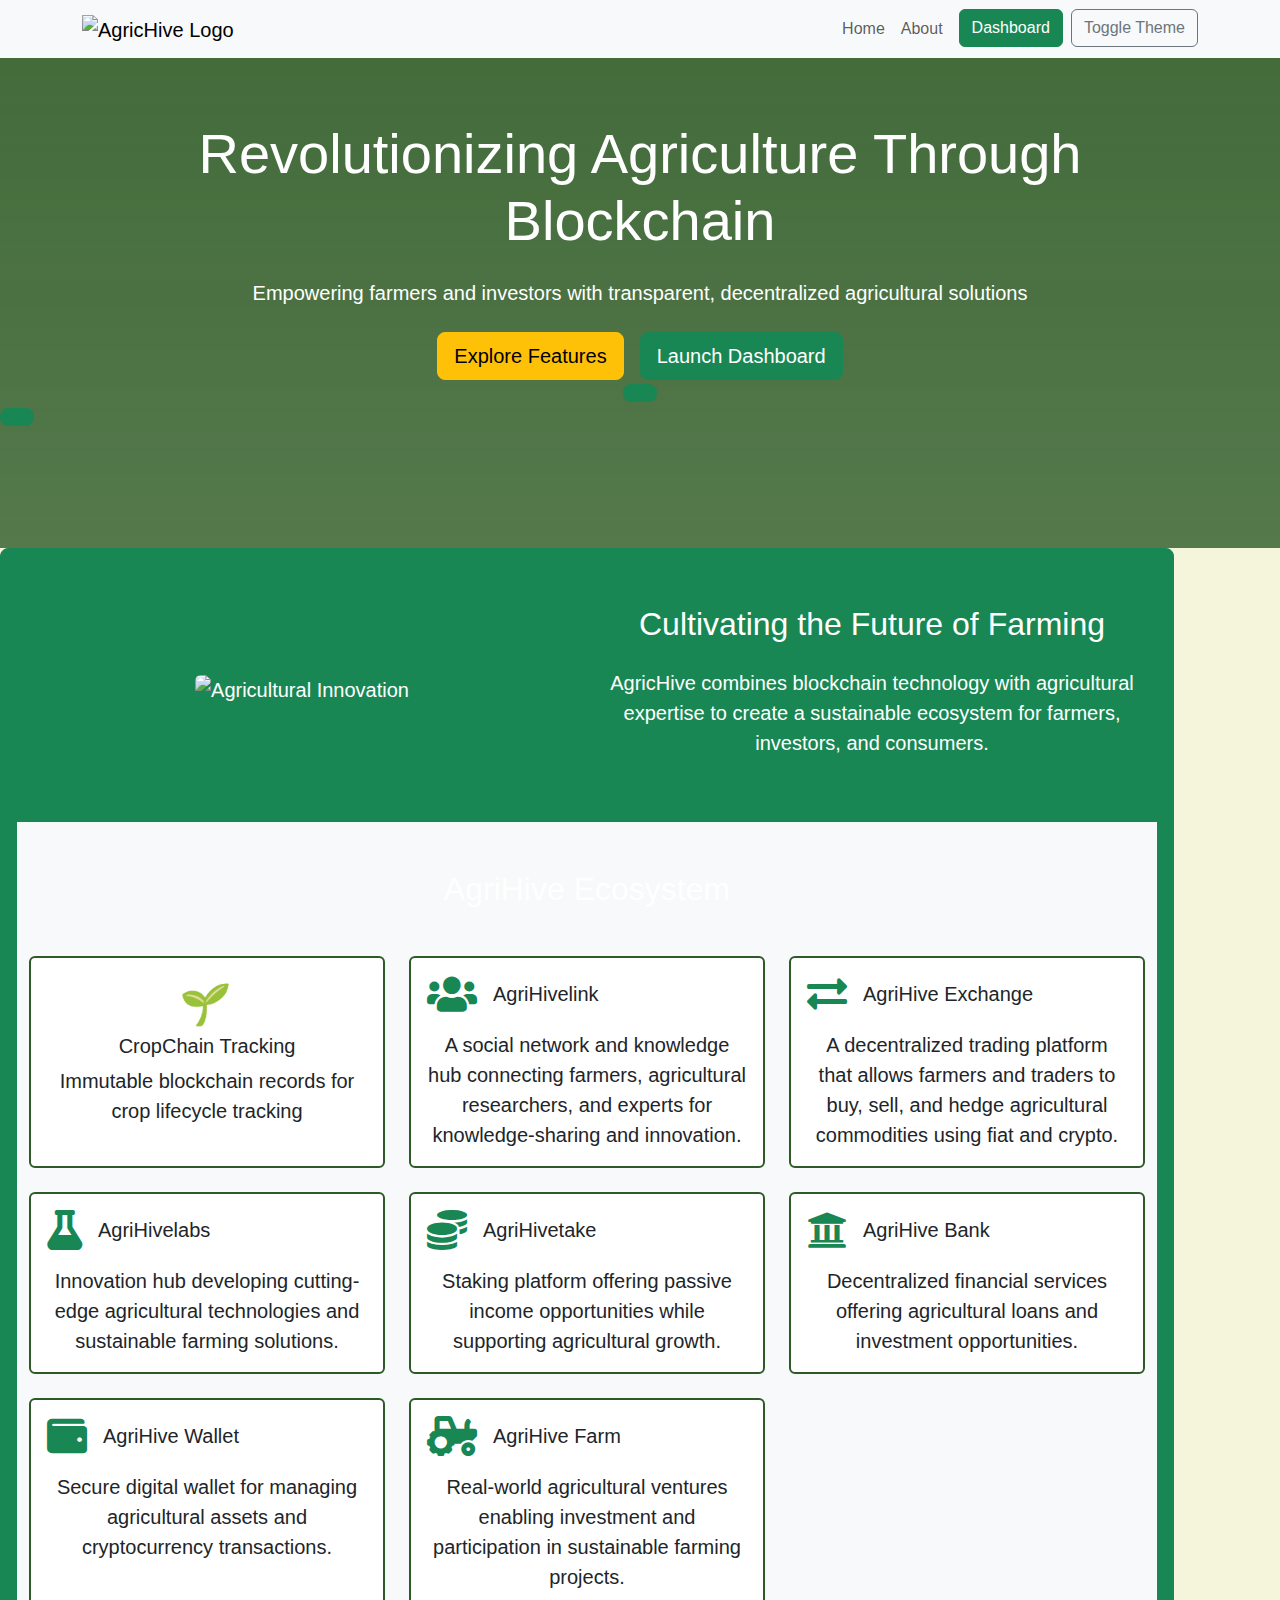
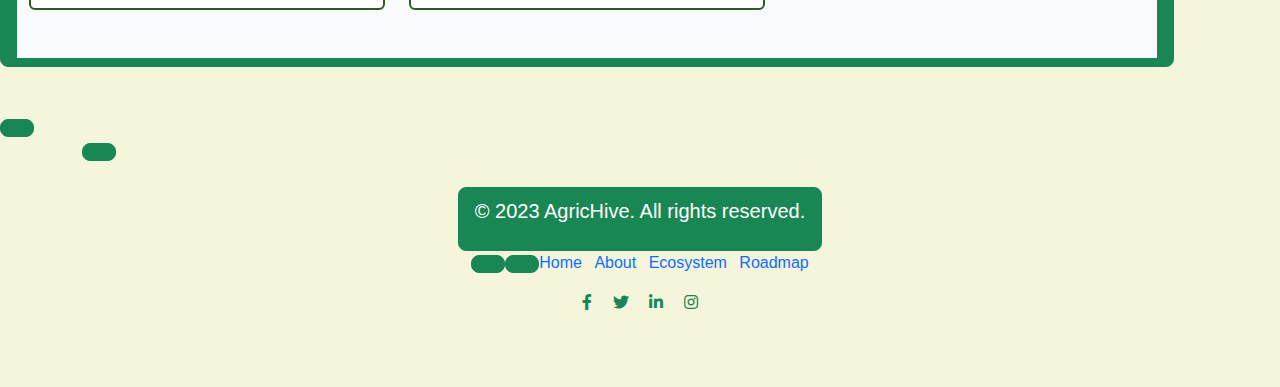
==== frontend/index.html @ a413d412 "first commit" ====
<!DOCTYPE html>
<html lang="en">

<head>
    <meta charset="UTF-8">
    <meta name="viewport" content="width=device-width, initial-scale=1.0">
    <title>AgricHive - Blockchain Agricultural Platform</title>
    <!-- Bootstrap CSS -->
    <link href="https://cdn.jsdelivr.net/npm/bootstrap@5.3.0/dist/css/bootstrap.min.css" rel="stylesheet">
    <!-- Font Awesome -->
    <link rel="stylesheet" href="https://cdnjs.cloudflare.com/ajax/libs/font-awesome/5.15.4/css/all.min.css">
    <!-- Custom CSS -->
    <style>
        :root {
            --primary-green: #2d5a27;
            --secondary-green: #4c8c4a;
            --accent-gold: #d4af37;
            --light-beige: #f5f5dc;
        }

        body {
            font-family: 'Poppins', sans-serif;
            background-color: var(--light-beige);
        }

        .navbar-brand img {
            height: 50px;
        }

        .hero-section {
            background: linear-gradient(rgba(45, 90, 39, 0.9), rgba(45, 90, 39, 0.8)),
                url('https://images.unsplash.com/photo-1625246333195-78d9c38ad449?ixlib=rb-1.2.1&auto=format&fit=crop&w=1950&q=80');
            background-size: cover;
            color: white;
            padding: 120px 0;
        }

        .ecosystem-card {
            transition: transform 0.3s;
            border: 2px solid var(--primary-green);
        }

        .ecosystem-card:hover {
            transform: translateY(-10px);
        }

        .roadmap-scroll {
            overflow-x: auto;
        }

        .theme-dark {
            background-color: #1a1a1a;
            color: #ffffff;
        }
    </style>
</head>

<body>
    <!-- Navigation -->
    <nav class="navbar navbar-expand-lg navbar-light bg-light fixed-top">
        <div class="container">
            <a class="navbar-brand" href="#">
                <img src="logo.png" alt="AgricHive Logo">
            </a>
            <button class="navbar-toggler" type="button" data-bs-toggle="collapse" data-bs-target="#navbarNav">
                <span class="navbar-toggler-icon"></span>
            </button>
            <div class="collapse navbar-collapse" id="navbarNav">
                <ul class="navbar-nav ms-auto">
                    <li class="nav-item"><a class="nav-link" href="#hero">Home</a></li>
                    <li class="nav-item"><a class="nav-link" href="#about">About</a></li>
                    <li class="nav-item"><a class="btn btn-success ms-2" href="dashboard/AgriHiveslink.html">Dashboard</a></li>
                    <li class="nav-item">
                        <button class="btn btn-outline-secondary ms-2" onclick="toggleTheme()">Toggle Theme</button>
                    </li>
                </ul>
            </div>
        </div>
    </nav>

    <!-- Hero Section -->
    <section id="hero" class="hero-section">
        <div class="container text-center">
            <h1 class="display-4 mb-4">Revolutionizing Agriculture Through Blockchain</h1>
            <p class="lead mb-4">Empowering farmers and investors with transparent, decentralized agricultural solutions
            </p>
            <div class="d-flex gap-3 justify-content-center">
                <a href="#ecosystem" class="btn btn-warning btn-lg">Explore Features</a>
                <a href="dashboard/AgriHiveslink.html" class="btn btn-success btn-lg" >Launch
                    Dashboard</button>
            </div>
        </div>
    </section>

    <!-- About Section -->
    <section id="about" class="py-5">
        <div class="container">
            <div class="row align-items-center">
                <div class="col-md-6">
                    <img src="farming-innovation.jpg" alt="Agricultural Innovation" class="img-fluid rounded">
                </div>
                <div class="col-md-6">
                    <h2 class="mb-4">Cultivating the Future of Farming</h2>
                    <p class="lead">AgricHive combines blockchain technology with agricultural expertise to create a
                        sustainable ecosystem for farmers, investors, and consumers.</p>
                    <div class="accordion" id="aboutAccordion"></div>
                        <!-- Accordion Items Here -->
                    </div>
                </div>
            </div>
        </div>
    </section>

    <!-- Ecosystem Section -->
    <section id="ecosystem" class="py-5 bg-light">
        <div class="container">
            <h2 class="text-center mb-5">AgriHive Ecosystem</h2>
            <div class="row g-4">
                <div class="col-md-4">
                    <div class="card ecosystem-card h-100">
                        <div class="card-body">
                            <i class="text-success me-3 text-9xl fa-2x">🌱</i>
                            <h5 class="card-title">CropChain Tracking</h5>
                            <p class="card-text">Immutable blockchain records for crop lifecycle tracking</p>
                        </div>
                    </div>
                </div>
                <!-- AgriHivelink -->
                <div class="col-md-4">
                    <div class="card ecosystem-card h-100">
                        <div class="card-body">
                            <div class="d-flex align-items-center mb-3">
                                <i class="fas fa-users fa-2x text-success me-3"></i>
                                <h5 class="card-title mb-0">AgriHivelink</h5>
                            </div>
                            <p class="card-text">A social network and knowledge hub connecting farmers, agricultural researchers, and experts for knowledge-sharing and
                            innovation.</p>
                        </div>
                    </div>
                </div>
    
                <!-- AgriHive Exchange -->
                <div class="col-md-4">
                    <div class="card ecosystem-card h-100">
                        <div class="card-body">
                            <div class="d-flex align-items-center mb-3">
                                <i class="fas fa-exchange-alt fa-2x text-success me-3"></i>
                                <h5 class="card-title mb-0">AgriHive Exchange</h5>
                            </div>
                            <p class="card-text">A decentralized trading platform that allows farmers and traders to buy, sell, and hedge agricultural commodities using
                            fiat and crypto.</p>
                        </div>
                    </div>
                </div>
    
                <!-- AgriHivelabs -->
                <div class="col-md-4">
                    <div class="card ecosystem-card h-100">
                        <div class="card-body">
                            <div class="d-flex align-items-center mb-3">
                                <i class="fas fa-flask fa-2x text-success me-3"></i>
                                <h5 class="card-title mb-0">AgriHivelabs</h5>
                            </div>
                            <p class="card-text">Innovation hub developing cutting-edge agricultural technologies and
                                sustainable farming solutions.</p>
                        </div>
                    </div>
                </div>
    
                <!-- AgriHivetake -->
                <div class="col-md-4">
                    <div class="card ecosystem-card h-100">
                        <div class="card-body">
                            <div class="d-flex align-items-center mb-3">
                                <i class="fas fa-coins fa-2x text-success me-3"></i>
                                <h5 class="card-title mb-0">AgriHivetake</h5>
                            </div>
                            <p class="card-text">Staking platform offering passive income opportunities while supporting
                                agricultural growth.</p>
                        </div>
                    </div>
                </div>
    
                <!-- AgriHive Bank -->
                <div class="col-md-4">
                    <div class="card ecosystem-card h-100">
                        <div class="card-body">
                            <div class="d-flex align-items-center mb-3">
                                <i class="fas fa-university fa-2x text-success me-3"></i>
                                <h5 class="card-title mb-0">AgriHive Bank</h5>
                            </div>
                            <p class="card-text">Decentralized financial services offering agricultural loans and investment
                                opportunities.</p>
                        </div>
                    </div>
                </div>
    
                <!-- AgriHive Wallet -->
                <div class="col-md-4">
                    <div class="card ecosystem-card h-100">
                        <div class="card-body">
                            <div class="d-flex align-items-center mb-3">
                                <i class="fas fa-wallet fa-2x text-success me-3"></i>
                                <h5 class="card-title mb-0">AgriHive Wallet</h5>
                            </div>
                            <p class="card-text">Secure digital wallet for managing agricultural assets and cryptocurrency
                                transactions.</p>
                        </div>
                    </div>
                </div>
    
                <!-- AgriHive Farm -->
                <div class="col-md-4">
                    <div class="card ecosystem-card h-100">
                        <div class="card-body">
                            <div class="d-flex align-items-center mb-3">
                                <i class="fas fa-tractor fa-2x text-success me-3"></i>
                                <h5 class="card-title mb-0">AgriHive Farm</h5>
                            </div>
                            <p class="card-text">Real-world agricultural ventures enabling investment and participation in
                                sustainable farming projects.</p>
                        </div>
                    </div>
                </div>
            </div>
        </div>
    </section>

    <!-- Roadmap Section -->
    <!-- <section id="roadmap" class="py-5">
        <div class="container">
            <h2 class="text-center mb-5">Development Roadmap</h2>
            <div class="roadmap-scroll">
                <div class="d-flex gap-3">
                    <!-- Roadmap Cards 
                </div>
            </div>
        </div>
    </section> -->

    <!-- Dashboard Modal -->
    <div class="modal fade" id="dashboardModal">
        <div class="modal-dialog">
            <div class="modal-content">
                <div class="modal-header">
                    <h5 class="modal-title">Coming Soon!</h5>
                    <button type="button" class="btn-close" data-bs-dismiss="modal"></button>
                </div>
                <div class="modal-body">
                    <p>Our dashboard is currently under development. Stay tuned for updates!</p>
                </div>
            </div>
        </div>
    </div>

    <!-- Footer Section -->
    <section id="roadmap" class="py-5 ">
        <div class="container">
            <footer class="text-center py-4">
                <p>&copy; 2023 AgricHive. All rights reserved.</p>
                <ul class="list-inline">
                    <li class="list-inline-item"><a href="#hero" class="text-decoration-none">Home</a></li>
                    <li class="list-inline-item"><a href="#about" class="text-decoration-none">About</a></li>
                    <li class="list-inline-item"><a href="#ecosystem" class="text-decoration-none">Ecosystem</a></li>
                    <li class="list-inline-item"><a href="#roadmap" class="text-decoration-none">Roadmap</a></li>
                </ul>
                <div class="mt-3">
                    <a href="#" class="text-success me-3"><i class="fab fa-facebook-f"></i></a>
                    <a href="#" class="text-success me-3"><i class="fab fa-twitter"></i></a>
                    <a href="#" class="text-success me-3"><i class="fab fa-linkedin-in"></i></a>
                    <a href="#" class="text-success"><i class="fab fa-instagram"></i></a>
                </div>
            </footer>
        </div>
    </section>
            

    <!-- Bootstrap JS -->
    <script src="https://cdn.jsdelivr.net/npm/bootstrap@5.3.0/dist/js/bootstrap.bundle.min.js"></script>
    <!-- Custom JS -->
    <script>
        // Theme Toggle
        function toggleTheme() {
            document.body.classList.toggle('theme-dark');
        }
    </script>
</body>

</html>
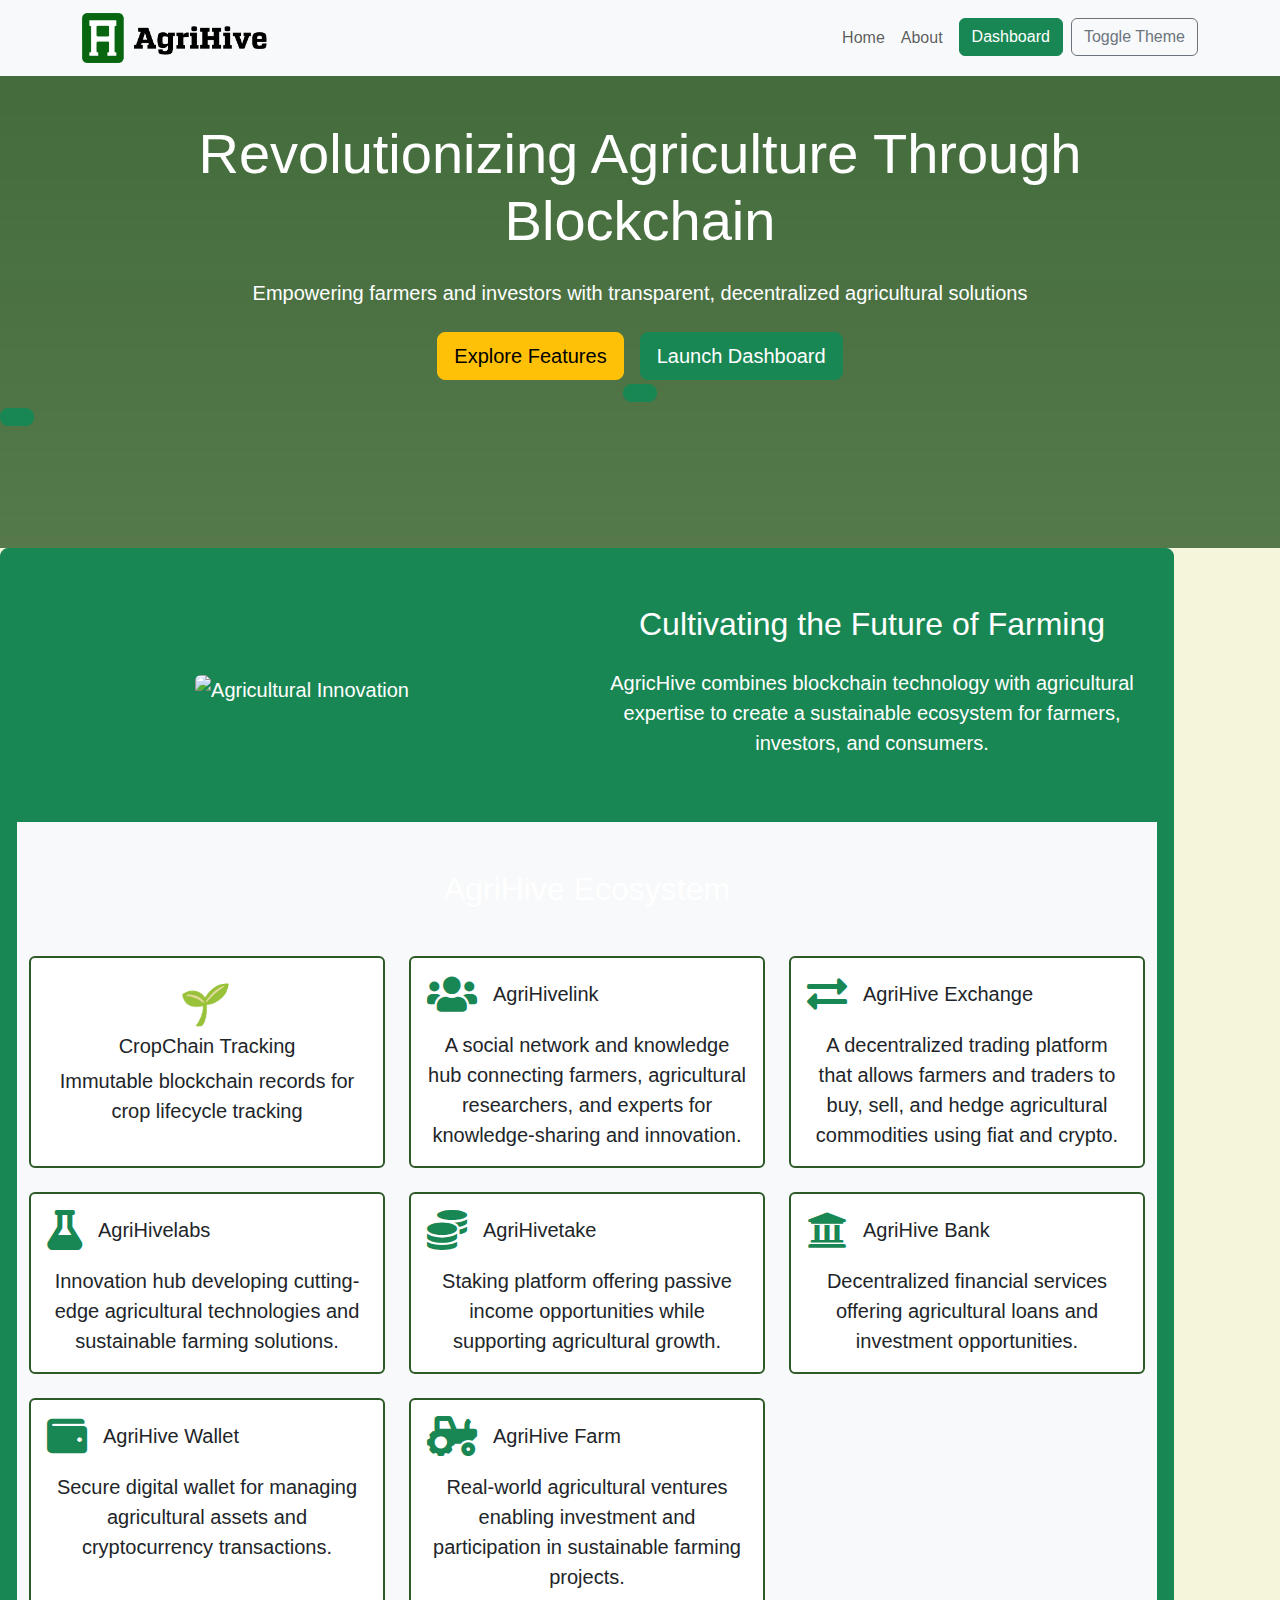
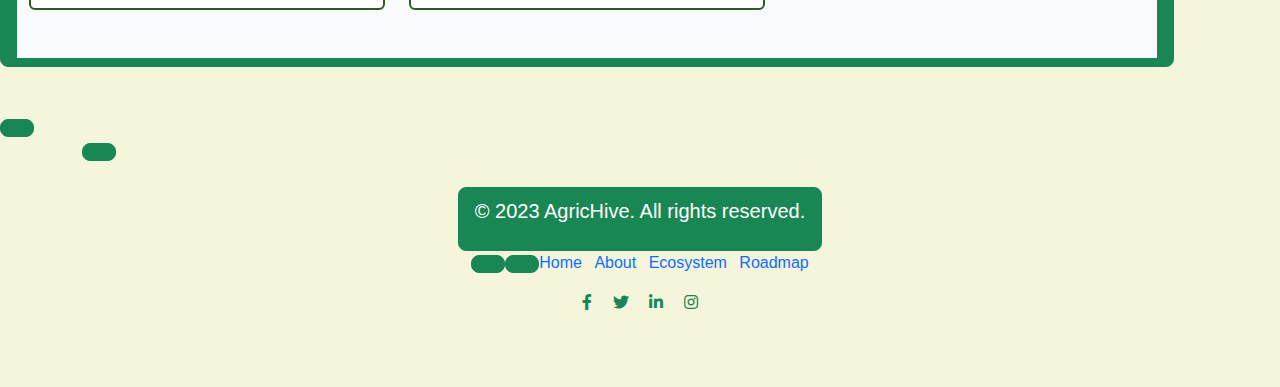
==== commit 92dc4643: "Update" ====
--- a/frontend/index.html
+++ b/frontend/index.html
@@ -60,7 +60,7 @@
     <nav class="navbar navbar-expand-lg navbar-light bg-light fixed-top">
         <div class="container">
             <a class="navbar-brand" href="#">
-                <img src="logo.png" alt="AgricHive Logo">
+                <img src="Logo.png" alt="AgricHive Logo">
             </a>
             <button class="navbar-toggler" type="button" data-bs-toggle="collapse" data-bs-target="#navbarNav">
                 <span class="navbar-toggler-icon"></span>
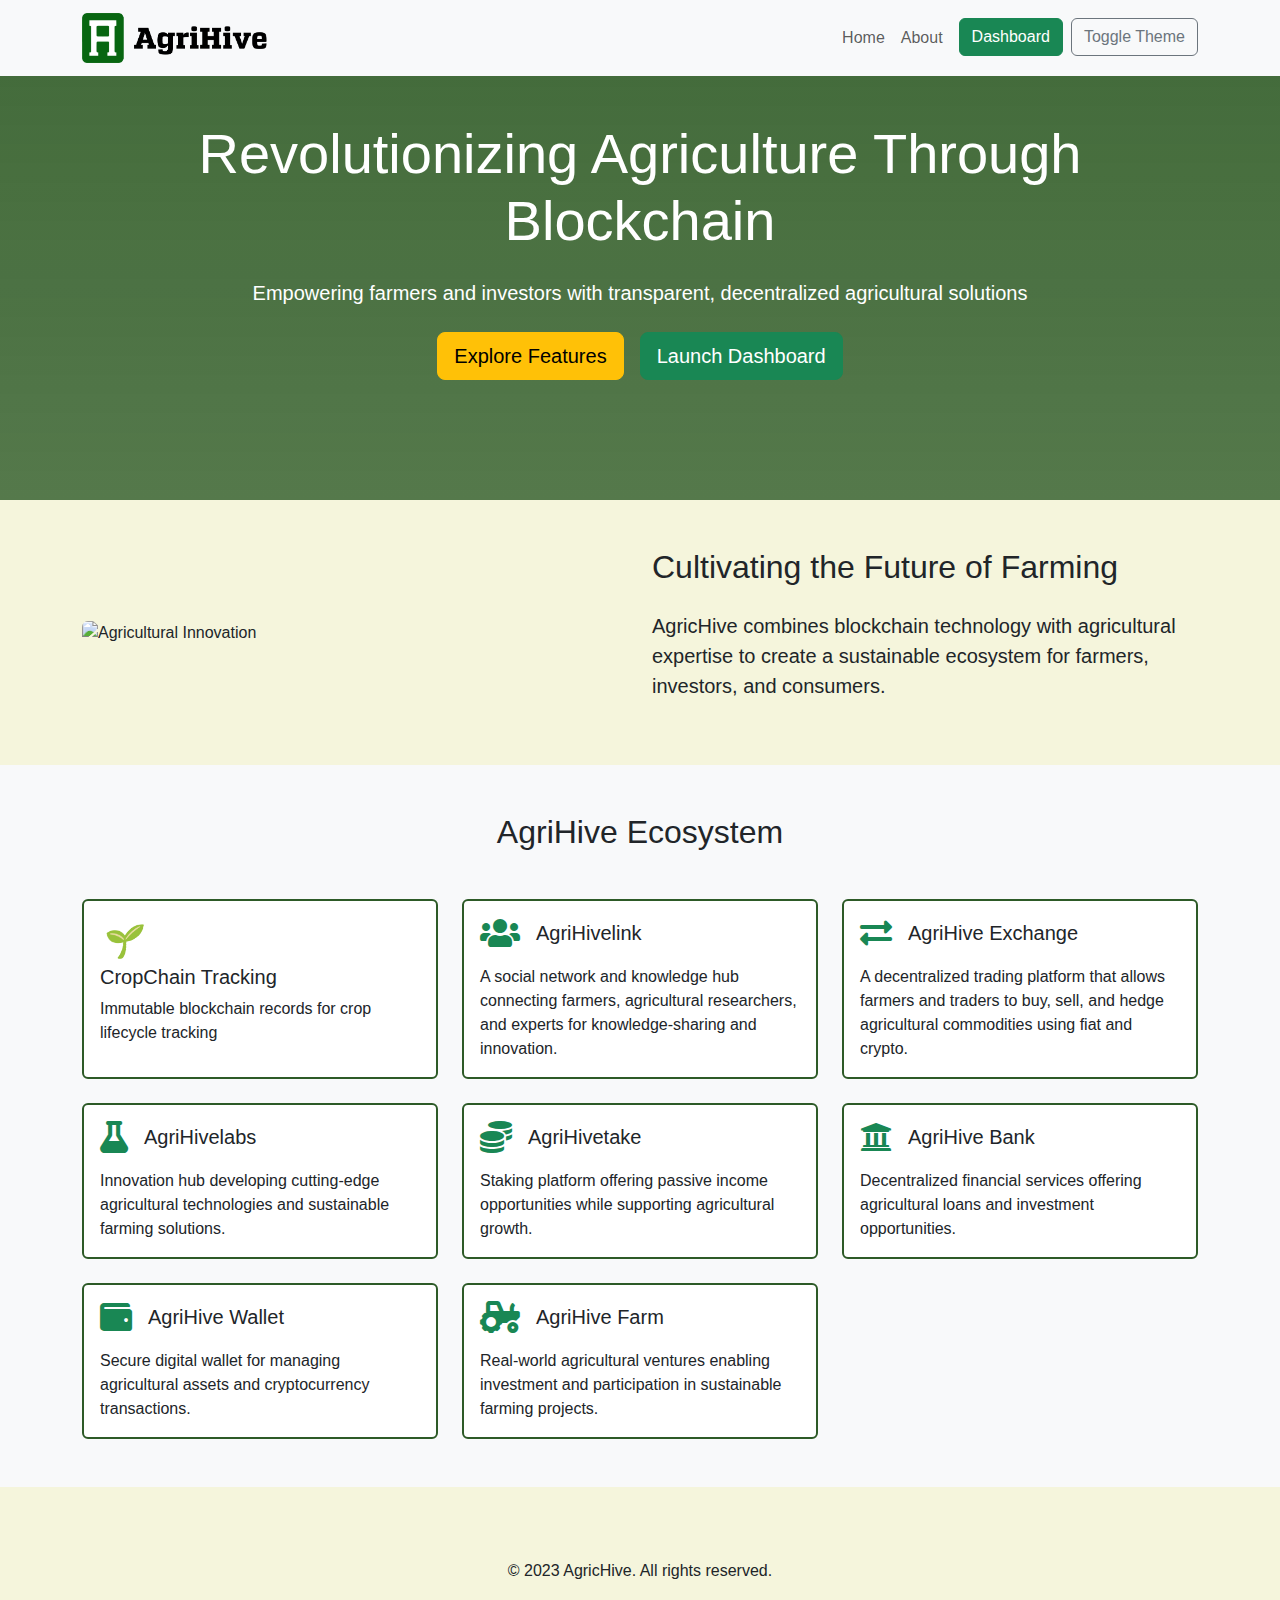
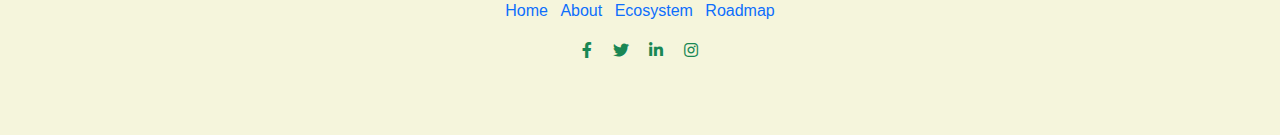
==== commit fc909564: "Updated the code base" ====
--- a/frontend/index.html
+++ b/frontend/index.html
@@ -87,7 +87,7 @@
             <div class="d-flex gap-3 justify-content-center">
                 <a href="#ecosystem" class="btn btn-warning btn-lg">Explore Features</a>
                 <a href="dashboard/AgriHiveslink.html" class="btn btn-success btn-lg" >Launch
-                    Dashboard</button>
+                    Dashboard</a>
             </div>
         </div>
     </section>
